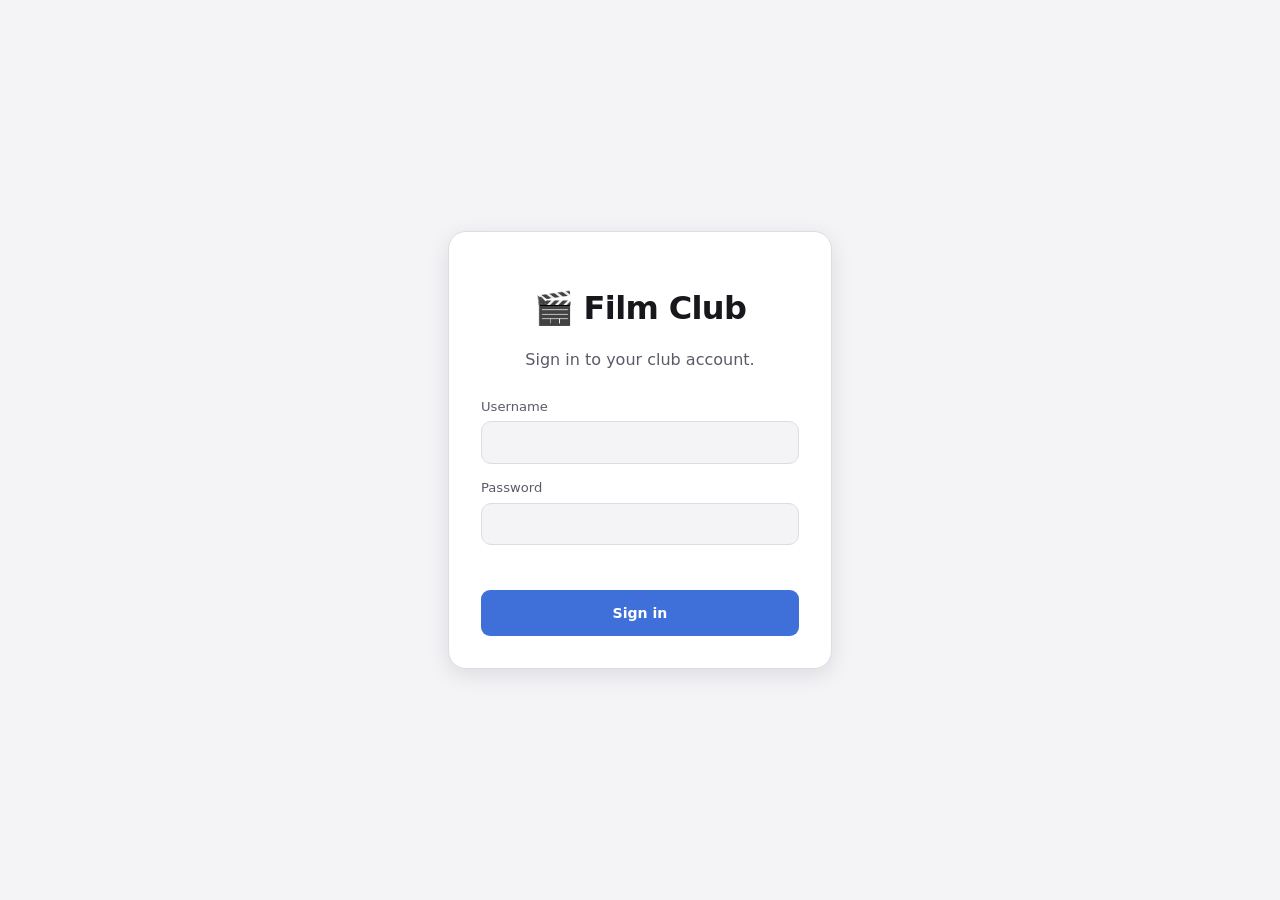
==== static/index.html @ 7b8b56e4 "Add dark, light, and auto visual modes Members can now pick Dark, Light, or Auto (follow the OS) fro" ====
<!doctype html>
<html lang="en">
<head>
  <meta charset="utf-8">
  <meta name="viewport" content="width=device-width, initial-scale=1, viewport-fit=cover">
  <meta name="color-scheme" content="dark light">
  <meta name="theme-color" content="#0c0c0f">
  <title>Film Club</title>
  <!-- Resolve the theme BEFORE the stylesheet loads, so the first paint is already
       correct. Anything applied from app.js would land after paint and flash.
       The stored value is only a mirror; the account is the source of truth and
       reconciles once /api/me resolves. -->
  <script>
    (function () {
      var resolved = "dark";
      try {
        var pref = localStorage.getItem("fc_theme");
        if (pref !== "dark" && pref !== "light") {
          pref = "system";  // anything unrecognised or absent
        }
        resolved = pref === "system"
          ? (matchMedia("(prefers-color-scheme: light)").matches ? "light" : "dark")
          : pref;
      } catch (e) {
        // Storage can throw outright in some privacy modes. Degrade to the OS
        // preference rather than leaving the page unthemed.
        try {
          resolved = matchMedia("(prefers-color-scheme: light)").matches ? "light" : "dark";
        } catch (e2) { /* keep the dark default */ }
      }
      document.documentElement.setAttribute("data-theme", resolved);
      // Duplicates one pair of hex values from styles.css because this runs
      // before the stylesheet is guaranteed applied; app.js reads the real
      // token from CSS thereafter, so these two can never drift far.
      var meta = document.querySelector('meta[name="theme-color"]');
      if (meta) meta.setAttribute("content", resolved === "light" ? "#f7f7f9" : "#0c0c0f");
    })();
  </script>
  <link rel="stylesheet" href="/static/styles.css?v=70">
  <link rel="icon" href="data:image/svg+xml,%3Csvg xmlns='http://www.w3.org/2000/svg' viewBox='0 0 100 100'%3E%3Ctext y='.9em' font-size='90'%3E%F0%9F%8E%AC%3C/text%3E%3C/svg%3E">
</head>
<body>
  <div id="app"><div class="boot">Loading…</div></div>
  <div id="modal-root"></div>
  <div id="toast-root"></div>
  <script src="/static/app.js?v=73"></script>
</body>
</html>
---- static/styles.css ----
/* Film Club Tracker — poster-forward, minimal chrome. Dark or light.
 *
 * THEMING CONTRACT
 * ----------------
 * Everything between the two theme sentinels below is the palette. Outside that
 * range there must be NO colour literals at all — every rule references a
 * token, so a theme is just a flat list of variable overrides. The audit in
 * AGENTS.md greps for exactly that and expects zero hits.
 *
 * Derived tokens sit in their own block and are built with color-mix() against
 * the base hues. Custom properties are substituted at computed-value time, so a
 * derived token automatically follows whichever theme block won — there is no
 * second copy of the tints to keep in sync.
 */

/* Structural values that never vary by theme. */
:root {
  --radius: 12px;
  --maxw: 1240px;
  font-synthesis: none;
}

/* THEME:BEGIN — colour literals are allowed only inside this range. */

/* Brand colours. Inside the sentinels because they are colour definitions, but
   deliberately declared once for every theme: a brand colour that shifted with
   the UI theme would stop reading as "this is the Plex action". */
:root {
  --brand-plex: #e5a00d;
  --on-brand-plex: #1a1204;
}

/* Dark is the default: an install with no stored preference and no OS signal
   lands here, matching the app's original look exactly. */
:root,
html[data-theme="dark"] {
  color-scheme: dark;

  --bg: #0c0c0f;
  --bg-raise: #16161b;
  --bg-raise-2: #1d1d24;
  --surface-sunk: #23232c;      /* poster wells, search rows */
  --line: #26262e;

  --text: #ececf1;
  --text-dim: #9a9aa6;
  --text-faint: #63636e;

  --accent: #5b8def;
  --good: #4cc38a;
  --warn: #e5a13a;
  --bad: #e5484d;
  --star: #f2c14e;
  --star-empty: #3a3a44;

  /* Same hue as a fill, but used as TEXT on the page background. Identical to
     the base in dark; light must darken them to stay legible (see that block). */
  --accent-text: var(--accent);
  --good-text: var(--good);
  --warn-text: var(--warn);
  --bad-text: var(--bad);

  /* Ink painted ON a saturated chip. Because the chip supplies its own
     background, these mostly do not flip between themes. */
  --on-accent: #08080b;
  --on-warn: #1a1204;
  --on-bad: #ffffff;
  --on-member-color: #0c0c0f;
  --on-overlay: #ffffff;

  /* Sits over poster artwork, so it stays dark in both themes — the images
     underneath are arbitrary and need a dark plate for contrast. */
  --overlay-fill: rgba(0,0,0,.68);
  --overlay-fill-soft: rgba(0,0,0,.22);
  --overlay-plate: rgba(12,12,15,.72);
  --modal-backdrop: rgba(0,0,0,.6);

  --shadow: 0 8px 30px rgba(0,0,0,.4);
  --shadow-sm: 0 1px 4px rgba(0,0,0,.45);
  --shadow-md: 0 1px 5px rgba(0,0,0,.5);

  /* Which direction a hover moves a saturated fill. Replaces filter:brightness,
     which only ever brightens and so washes out on a light theme. */
  --hover-mix: #ffffff;

  --grad-poster: linear-gradient(150deg, #21212a, #14141a);
  --grad-poster-alt: linear-gradient(160deg, #232330, #16161d);
  --grad-skeleton: linear-gradient(100deg, #16161d 30%, #1d1d26 50%, #16161d 70%);

  /* Backdrop imagery is dimmed before text is laid over it. */
  --backdrop-opacity-hero: .35;
  --backdrop-opacity-tw: .55;
  --avatar-seen-filter: brightness(.62);
  --avatar-unknown-filter: brightness(.58);
  /* How hard a low-confidence row is de-emphasised. Halving opacity reads fine
     over a dark card but washes a mid-lightness member colour off a white one. */
  --lowconf-opacity: .5;
}

/* html[data-theme] (0,1,1) deliberately outranks :root (0,1,0) so this block
   wins regardless of source order. Values are tuned in Stage 4. */
html[data-theme="light"] {
  color-scheme: light;

  --bg: #0c0c0f;
  --bg-raise: #16161b;
  --bg-raise-2: #1d1d24;
  /* Elevation inverts: the page is a soft off-white and cards lift to pure
     white, with -2 as the pressed/selected step (darker, not lighter). */
  --bg: #f4f4f7;
  --bg-raise: #ffffff;
  --bg-raise-2: #e9e9f0;
  --surface-sunk: #e2e2ea;
  --line: #dcdce4;

  --text: #17171c;
  --text-dim: #5b5b68;
  --text-faint: #6e6e7b;

  /* Hues are deepened just enough to hold their own against white while
     staying recognisably the same palette. */
  --accent: #3f6fd8;
  --good: #1f9d63;
  --warn: #d3900f;
  --bad: #d3373d;
  --star: #dfa41a;
  --star-empty: #d2d2db;

  /* As TEXT on the page these need far more contrast than as a fill: the dark
     original amber sits at roughly 2:1 on white, which is unreadable. */
  --accent-text: #2b58b4;
  --good-text: #157a4c;
  --warn-text: #8a5b05;
  --bad-text: #b52a30;

  /* White ink on the saturated fills now reads better than the dark ink dark
     mode uses — except amber, which is light enough to keep dark ink. */
  --on-accent: #ffffff;
  --on-warn: #1a1204;
  --on-bad: #ffffff;
  --on-member-color: #0c0c0f;
  --on-overlay: #ffffff;

  /* Unchanged: these are plates over arbitrary poster artwork, so they stay
     dark with light ink regardless of the page theme. */
  --overlay-fill: rgba(0,0,0,.68);
  --overlay-fill-soft: rgba(0,0,0,.22);
  --overlay-plate: rgba(12,12,15,.72);
  --modal-backdrop: rgba(0,0,0,.35);

  /* Far softer: heavy black shadows look like grime on a light page, so the
     borders from --line do most of the separation work instead. */
  --shadow: 0 6px 22px rgba(15,15,25,.10);
  --shadow-sm: 0 1px 3px rgba(15,15,25,.14);
  --shadow-md: 0 1px 5px rgba(15,15,25,.16);

  /* Hover DARKENS here, where dark mode lightens. */
  --hover-mix: #000000;

  --grad-poster: linear-gradient(150deg, #e7e7ee, #d6d6e0);
  --grad-poster-alt: linear-gradient(160deg, #ebebf2, #dcdce6);
  --grad-skeleton: linear-gradient(100deg, #e7e7ee 30%, #f3f3f7 50%, #e7e7ee 70%);

  /* Backdrops are dimmed harder so near-black text stays legible over them. */
  --backdrop-opacity-hero: .16;
  --backdrop-opacity-tw: .20;
  /* Brightness would blow these out on white, so de-emphasis is desaturation. */
  --avatar-seen-filter: saturate(.5);
  --avatar-unknown-filter: saturate(.35);
  --lowconf-opacity: .72;
}

/* THEME:END */

/* Derived from the active theme's base hues. color-mix(X n%, transparent) is
   premultiplied, so it resolves to exactly rgba(X, n/100) — swapping a literal
   for its token here is a byte-identical change, not an approximation. */
:root {
  --accent-soft: color-mix(in srgb, var(--accent) 12%, transparent);
  --accent-soft-strong: color-mix(in srgb, var(--accent) 16%, transparent);
  --accent-border: color-mix(in srgb, var(--accent) 35%, transparent);
  --accent-border-strong: color-mix(in srgb, var(--accent) 60%, transparent);

  --good-soft: color-mix(in srgb, var(--good) 12%, transparent);
  --good-border: color-mix(in srgb, var(--good) 35%, transparent);
  --warn-soft: color-mix(in srgb, var(--warn) 12%, transparent);
  --warn-border: color-mix(in srgb, var(--warn) 40%, transparent);
  --bad-soft: color-mix(in srgb, var(--bad) 12%, transparent);

  /* Focus/attention rings. */
  --ring-good: 0 0 0 3px color-mix(in srgb, var(--good) 10%, transparent);
  --ring-warn: 0 0 0 3px color-mix(in srgb, var(--warn) 10%, transparent);

  /* A hairline of the text colour — lightens on dark, darkens on light. */
  --overlay-hairline: color-mix(in srgb, var(--text) 8%, transparent);
  --overlay-hairline-strong: color-mix(in srgb, var(--text) 18%, transparent);

  /* Scrims follow --bg, so gradients over backdrops never drift from the page. */
  --scrim-strong: color-mix(in srgb, var(--bg) 96%, transparent);
  --scrim-mid: color-mix(in srgb, var(--bg) 55%, transparent);
  --scrim-soft: color-mix(in srgb, var(--bg) 30%, transparent);

  /* Translucent chrome bars, derived so they can never drift from --bg the way
     the old hardcoded #0d0d10 did. */
  --appbar-bg: color-mix(in srgb, var(--bg) 82%, transparent);
  --appbar-bg-solid: color-mix(in srgb, var(--bg) 96%, transparent);
  --navbar-bg: color-mix(in srgb, var(--bg) 90%, transparent);
}

* { box-sizing: border-box; }

html, body {
  margin: 0;
  background: var(--bg);
  color: var(--text);
  font-family: -apple-system, BlinkMacSystemFont, "Segoe UI", Roboto, Inter, system-ui, sans-serif;
  -webkit-font-smoothing: antialiased;
  line-height: 1.45;
}

a { color: var(--accent-text); text-decoration: none; }
a:hover { text-decoration: underline; }
button { font: inherit; cursor: pointer; }

.boot { display: grid; place-items: center; height: 100vh; color: var(--text-dim); }

/* ---------- layout / header ---------- */
.appbar {
  position: sticky; top: 0; z-index: 40;
  background: var(--appbar-bg);
  backdrop-filter: saturate(140%) blur(12px);
  border-bottom: 1px solid var(--line);
}
.appbar-inner {
  max-width: var(--maxw); margin: 0 auto; padding: .7rem 1.1rem;
  display: flex; align-items: center; gap: 1.4rem;
}
.brand { font-weight: 700; letter-spacing: -.02em; font-size: 1.05rem; display: flex; gap: .5rem; align-items: center; }
.brand .dot { color: var(--accent-text); }
.nav { display: flex; gap: .2rem; margin-left: .5rem; }
.nav a {
  color: var(--text-dim); padding: .4rem .7rem; border-radius: 8px; font-size: .92rem;
  font-weight: 500; text-decoration: none;
}
.nav a { position: relative; }
.nav a:hover { color: var(--text); background: var(--bg-raise); }
.nav a.active { color: var(--text); background: var(--bg-raise-2); }
.nav-ico { display: none; }
.nav-ico svg { width: 24px; height: 24px; display: block; }
.appbar .spacer { flex: 1; }

/* nav reminder badge (unmarked/unrated counts). Amber = an incomplete task to
   finish, kept distinct from red (which is reserved for destructive/unavailable). */
.nav-badge {
  display: inline-grid; place-items: center; min-width: 17px; height: 17px;
  padding: 0 4px; margin-left: .35rem; border-radius: 9px;
  background: var(--warn); color: var(--on-warn); font-size: .64rem; font-weight: 800;
  line-height: 1; font-variant-numeric: tabular-nums;
}

/* user menu (avatar dropdown: profile + sign out) */
.me { position: relative; display: flex; align-items: center; font-size: .9rem; color: var(--text-dim); }
.me-btn {
  display: inline-flex; align-items: center; gap: .5rem;
  background: none; border: 1px solid transparent; border-radius: 8px;
  padding: .25rem .45rem; color: var(--text-dim); font-size: .9rem;
}
.me-btn:hover { border-color: var(--line); color: var(--text); }
.me-caret { font-size: .58rem; color: var(--text-faint); }
.me-menu {
  position: absolute; top: calc(100% + .4rem); right: 0; z-index: 60;
  min-width: 168px; padding: .3rem;
  background: var(--bg-raise); border: 1px solid var(--line);
  border-radius: 10px; box-shadow: var(--shadow);
  display: flex; flex-direction: column; gap: .1rem;
}
.me-menu[hidden] { display: none; }
.me-menu-item {
  display: block; width: 100%; text-align: left;
  background: none; border: none; text-decoration: none; cursor: pointer;
  color: var(--text-dim); font-size: .88rem; padding: .5rem .6rem; border-radius: 7px;
}
.me-menu-item:hover { background: var(--bg-raise-2); color: var(--text); text-decoration: none; }

/* profile page */
.profile-hero { display: flex; align-items: center; gap: 1rem; margin-bottom: 1.25rem; }
.profile-hero .avatar.xl { width: 68px; height: 68px; font-size: 1.4rem; }
.profile-hero-copy { min-width: 0; }
.profile-hero h1 { margin: 0; font-size: 2rem; letter-spacing: -.03em; }
.profile-eyebrow { color: var(--accent-text); font-size: .7rem; font-weight: 700; letter-spacing: .12em; text-transform: uppercase; }
.profile-public { margin-left: auto; }
.profile-sub { color: var(--text-faint); font-size: .82rem; }
.profile-kpis { display: grid; grid-template-columns: repeat(4, 1fr); border-block: 1px solid var(--line); margin-bottom: 1.25rem; }
.profile-kpis > div { display: flex; flex-direction: column; padding: 1rem 1.2rem; border-right: 1px solid var(--line); }
.profile-kpis > div:first-child { padding-left: 0; }
.profile-kpis > div:last-child { border-right: none; }
.profile-kpis strong { font-size: 1.55rem; letter-spacing: -.02em; }
.profile-kpis span { color: var(--text-dim); font-size: .78rem; }
.profile-sync { display: inline-flex; align-items: center; gap: .55rem; width: fit-content; max-width: 100%; padding: .5rem .7rem; margin: 1.15rem 0 0; border: 1px solid color-mix(in srgb, var(--warn) 28%, transparent); border-radius: 9px; background: color-mix(in srgb, var(--warn) 4.5%, transparent); }
.profile-sync.connected { border-color: var(--good-border); background: color-mix(in srgb, var(--good) 6%, transparent); }
.profile-sync-dot { width: 7px; height: 7px; flex: 0 0 auto; border-radius: 50%; background: var(--warn); box-shadow: var(--ring-warn); }
.profile-sync.connected .profile-sync-dot { background: var(--good); box-shadow: var(--ring-good); }
.profile-sync > div { display: flex; align-items: baseline; gap: .45rem; flex: 0 1 auto; min-width: 0; flex-wrap: wrap; }
.profile-sync strong { font-size: .8rem; white-space: nowrap; }
.profile-sync-link { flex: 0 0 auto; color: var(--text-dim); font-size: .76rem; }
.profile-sync-link:hover { color: var(--accent-text); }
.profile-sync-switch { position: relative; display: inline-flex; flex: 0 0 auto; cursor: pointer; }
.profile-sync-switch input { position: absolute; width: 1px; height: 1px; opacity: 0; }
.profile-sync-switch > span { display: block; width: 30px; height: 18px; padding: 2px; border-radius: 999px; background: var(--bg-raise-2); border: 1px solid var(--line); transition: background .15s, border-color .15s; }
.profile-sync-switch > span::after { content: ""; display: block; width: 12px; height: 12px; border-radius: 50%; background: var(--text-faint); transition: transform .15s, background .15s; }
.profile-sync-switch input:checked + span { background: color-mix(in srgb, var(--good) 22%, transparent); border-color: var(--good); }
.profile-sync-switch input:checked + span::after { transform: translateX(12px); background: var(--good); }
.profile-sync-switch input:focus-visible + span { outline: 2px solid var(--accent); outline-offset: 2px; }
.profile-sync-switch input:disabled + span { opacity: .55; cursor: wait; }
.profile-grid { display: grid; grid-template-columns: minmax(280px,.8fr) minmax(0,1.2fr); gap: 2rem; align-items: start; }
.profile-section { min-width: 0; }
.profile-section + .profile-section { border-left: 1px solid var(--line); padding-left: 2rem; }
.section-heading { margin-bottom: 1.1rem; }
.section-heading h2 { margin: 0; font-size: 1.05rem; }
.section-heading p { margin: .15rem 0 0; color: var(--text-dim); font-size: .84rem; }
.profile-field { display: flex; flex-direction: column; gap: .4rem; }
.profile-label { font-size: .78rem; text-transform: uppercase; letter-spacing: .04em; color: var(--text-faint); }
.profile-hint { font-size: .8rem; color: var(--text-dim); }
.profile-actions { margin-top: 1.1rem; display: flex; gap: .6rem; align-items: center; flex-wrap: wrap; }
.profile-activity { display: grid; grid-template-columns: repeat(2, minmax(0,1fr)); gap: 1.4rem; }
.profile-activity h3 { color: var(--text-faint); font-size: .72rem; letter-spacing: .06em; text-transform: uppercase; margin: 0 0 .25rem; }

/* ---------- public member profile ---------- */
.pf-head { display: flex; align-items: center; gap: 1rem; margin-bottom: 1.4rem; }
.pf-head h1 { margin: 0; font-size: 1.7rem; letter-spacing: -.02em; }
.pf-sub { color: var(--text-dim); font-size: .9rem; margin-top: .15rem; }
.pf-h-count { color: var(--text-faint); font-weight: 400; font-size: .85rem; margin-left: .2rem; }
.pf-film { display: flex; gap: .7rem; align-items: center; padding: .5rem 0; border-bottom: 1px solid var(--line); text-decoration: none; color: inherit; }
.pf-film:last-child { border-bottom: none; }
.pf-film:hover { text-decoration: none; }
.pf-film:hover .pf-film-title { color: var(--accent-text); }
.pf-poster { flex: 0 0 auto; width: 34px; height: 51px; border-radius: 5px; overflow: hidden; background: var(--grad-poster); }
.pf-poster img { width: 100%; height: 100%; object-fit: cover; display: block; }
.pf-film-body { min-width: 0; display: flex; flex-direction: column; gap: .15rem; }
.pf-film-title { font-size: .9rem; font-weight: 600; }
.pf-film-title .yr { color: var(--text-faint); font-size: .8rem; font-weight: 400; }
.pf-film-sub { font-size: .78rem; color: var(--text-dim); display: flex; align-items: center; gap: .35rem; flex-wrap: wrap; }
.pf-film-sub .stars svg { width: 13px; height: 13px; }
.pf-film-metadata { color: var(--text-faint); font-size: .72rem; display: flex; align-items: center; gap: .45rem; flex-wrap: wrap; }
.pf-film-metadata .rt-scores { gap: .35rem; }
.pf-score { color: var(--star); }
.pf-rate { color: var(--star); }
.pf-note { font-size: .8rem; color: var(--text-dim); }
.pf-status { font-size: .64rem; font-weight: 700; text-transform: uppercase; letter-spacing: .03em; padding: .1rem .35rem; border-radius: 4px; }
.pf-status.watched { color: var(--good-text); background: var(--good-soft); }
.pf-status.sched { color: var(--accent-text); background: var(--accent-soft); }
.pf-status.backlog { color: var(--text-dim); background: var(--bg-raise-2); }

/* clickable member chips → profile */
.member-link { text-decoration: none; color: inherit; cursor: pointer; }
.member-link:hover { text-decoration: none; color: var(--accent-text); }
.member-link.plain { color: inherit; }
.member-link.plain:hover { color: var(--accent-text); }
.member-link.inline { display: inline-flex; align-items: center; gap: .4rem; vertical-align: middle; }
.member-link.inline .who { min-width: 0; }
.rr-avatar { display: inline-flex; }

main { max-width: var(--maxw); margin: 0 auto; padding: 1.4rem 1.1rem 4rem; }
/* Available to assistive tech and the document outline, but not on screen. */
.sr-only {
  position: absolute; width: 1px; height: 1px; margin: -1px; padding: 0;
  overflow: hidden; clip: rect(0 0 0 0); clip-path: inset(50%); white-space: nowrap; border: 0;
}

/* ---------- avatars ---------- */
.avatar {
  width: 26px; height: 26px; border-radius: 50%; flex: 0 0 auto;
  display: inline-grid; place-items: center; font-size: .72rem; font-weight: 700;
  color: var(--on-member-color); background: var(--text-faint); overflow: hidden;
  border: 0; object-fit: cover;
}
.avatar.sm { width: 20px; height: 20px; font-size: .62rem; }
.avatar.lg { width: 34px; height: 34px; font-size: .85rem; }
.avatar.xl { width: 56px; height: 56px; font-size: 1.25rem; }
.avatar img { width: 100%; height: 100%; object-fit: cover; }

/* ---------- page header / controls ---------- */
.page-head { display: flex; align-items: baseline; gap: 1rem; flex-wrap: wrap; margin-bottom: 1.2rem; }
.page-head h1 { font-size: 1.5rem; margin: 0; letter-spacing: -.02em; }
.page-head .count { color: var(--text-faint); font-size: .95rem; }
.controls { display: flex; gap: .6rem; align-items: center; flex-wrap: wrap; margin-left: auto; }
.controls label { color: var(--text-dim); font-size: .85rem; display: inline-flex; align-items: center; gap: .35rem; }
select, .btn {
  background: var(--bg-raise); color: var(--text); border: 1px solid var(--line);
  border-radius: 9px; padding: .45rem .7rem; font-size: .88rem;
}
select:hover, .btn:hover { border-color: var(--text-faint); }
.ctl-search {
  background: var(--bg-raise); color: var(--text); border: 1px solid var(--line);
  border-radius: 9px; padding: .45rem .7rem; font-size: .88rem; width: 160px;
}
.ctl-search::placeholder { color: var(--text-faint); }
.ctl-search:hover { border-color: var(--text-faint); }
.ctl-search:focus { outline: none; border-color: var(--accent); }
.btn-link { background: none; border: none; color: var(--accent-text); cursor: pointer; font: inherit; padding: 0; text-decoration: underline; }
.btn-link:hover { color: color-mix(in srgb, var(--accent) 88%, var(--hover-mix)); }
.btn-primary { background: var(--accent); color: var(--on-accent); border-color: transparent; font-weight: 600; }
.btn-primary:hover { background: color-mix(in srgb, var(--accent) 90%, var(--hover-mix)); border-color: transparent; }
.btn-danger { background: var(--bad); color: var(--on-bad); border-color: transparent; font-weight: 600; }
.btn-danger:hover { background: color-mix(in srgb, var(--bad) 90%, var(--hover-mix)); border-color: transparent; }
.toggle-pill { display: inline-flex; align-items: center; gap: .45rem; cursor: pointer; user-select: none; }
.toggle-pill input { accent-color: var(--accent); }

/* ---------- backlog toolbar (search + add primary; filters secondary) ---------- */
.backlog-head { align-items: center; }
.backlog-head .ph-title { display: flex; align-items: baseline; gap: .7rem; }
.toolbar { display: flex; gap: .55rem; align-items: center; flex-wrap: wrap; margin-left: auto; }
.toolbar .ctl-search.grow { width: 220px; }
.add-short { display: none; }

/* filterbar: an inline control group on desktop, a popover panel on mobile */
.filterbar { position: relative; }
.filterbar-toggle { display: none; align-items: center; gap: .4rem; user-select: none; }
.filterbar-toggle svg { width: 15px; height: 15px; }
.filterbar-toggle.has-active { border-color: var(--warn); color: var(--text); }
.filterbar-toggle.has-active::after { content: ""; width: 6px; height: 6px; border-radius: 50%; background: var(--warn); }
.filterbar-body { display: flex; gap: .55rem; align-items: center; flex-wrap: wrap; }
/* On desktop the selects state their own meaning ("Most seconded", "All
   suggesters"), so the "Sort"/"By" prefixes are noise. The mobile filter panel
   re-shows them, where labelled rows do earn their space. */
.filterbar-body .ctl-label { display: none; }

/* active-filter chips */
.active-filters { display: flex; align-items: center; gap: .5rem; flex-wrap: wrap; margin: 0 0 1rem; }
.af-label { color: var(--text-faint); font-size: .82rem; }
.filter-chip {
  display: inline-flex; align-items: center; gap: .4rem;
  background: var(--accent-soft); border: 1px solid var(--accent-border);
  color: var(--text); border-radius: 999px; padding: .22rem .3rem .22rem .6rem; font-size: .82rem;
}
.filter-chip:hover { border-color: var(--accent); }
.filter-chip .fc-x { display: inline-grid; place-items: center; width: 16px; height: 16px; border-radius: 50%; background: var(--overlay-hairline); color: var(--text-dim); font-size: .82rem; line-height: 1; }
.filter-chip:hover .fc-x { color: var(--text); }

/* ---------- poster grid ---------- */
.grid { display: grid; gap: 1.4rem 1.15rem; grid-template-columns: repeat(auto-fill, minmax(168px, 1fr)); }
#backlog-results .grid { row-gap: 1.65rem; }
.card { display: flex; flex-direction: column; gap: .55rem; min-width: 0; }
.card[data-cov-mode="backlog"] { gap: .38rem; }
.poster-wrap {
  position: relative; aspect-ratio: 2/3; border-radius: var(--radius); overflow: hidden;
  background: var(--grad-poster);
  cursor: pointer; transition: transform .12s ease;
}
.poster-wrap:hover { transform: translateY(-2px); }
.poster-wrap img { width: 100%; height: 100%; object-fit: cover; display: block; }
.poster-fallback {
  position: absolute; inset: 0; display: flex; align-items: center; justify-content: center;
  background: var(--grad-poster-alt);
}
.poster-fallback .pf-glyph { font-size: 1.7rem; opacity: .3; filter: grayscale(1); }
.badges { position: absolute; z-index: 2; top: .5rem; left: .5rem; right: .5rem; display: flex; justify-content: space-between; gap: .3rem; pointer-events: none; }
.badge {
  font-size: .68rem; font-weight: 600; padding: .2rem .45rem; border-radius: 6px;
  background: var(--overlay-fill); color: var(--on-overlay); backdrop-filter: blur(4px); pointer-events: auto;
}
.badge.lib { background: color-mix(in srgb, var(--warn) 92%, transparent); color: var(--on-warn); }
.badge.rating { display: inline-flex; align-items: center; gap: .2rem; }
.star-ico { color: var(--star); }
/* watched: club average (left) vs your rating (right, blue-accented) vs a calm Rate invite */
.badge.club-rating { display: inline-flex; align-items: center; gap: .2rem; }
.badge.you-rating { display: inline-flex; align-items: center; gap: .25rem; border: 1px solid var(--accent-border-strong); }
.badge.rate-prompt { background: var(--accent); color: var(--on-accent); font-weight: 700; }

/* Seerr-style corner status icon: on-server (green check) / requested (blue clock) */
.status-icon {
  position: absolute; z-index: 3; top: .5rem; right: .5rem;
  width: 20px; height: 20px; border-radius: 50%;
  display: grid; place-items: center;
  box-shadow: var(--shadow-sm); border: 1.25px solid color-mix(in srgb, var(--on-overlay) 85%, transparent);
}
.status-icon svg { width: 12px; height: 12px; display: block; }
.status-icon.on-server { background: var(--good); }
.status-icon.requested { background: var(--accent); }

/* Clamp to two lines and always reserve that height so cards with a 1-line and
   a 2-line title stay aligned across a grid row (submitter/coverage/buttons below
   line up regardless of title length). */
/* One line across every grid, so rows of cards line up and a long title can't
   push the meta below it out of step with its neighbours. The name truncates;
   the year is pinned so it survives the ellipsis. Full text is in the tooltip. */
.card-title {
  font-size: .95rem; font-weight: 600; line-height: 1.25;
  display: flex; align-items: baseline; gap: .35rem;
  min-height: 1.25em; overflow: hidden; white-space: nowrap;
}
.card-title .ct-name { overflow: hidden; text-overflow: ellipsis; min-width: 0; }
.card-title .yr { color: var(--text-faint); font-weight: 400; flex: 0 0 auto; }
.backlog-card-details { display: flex; flex-direction: column; gap: .42rem; min-width: 0; }
.backlog-card-meta { display: flex; align-items: center; justify-content: space-between; gap: .6rem; min-width: 0; }
.backlog-card-meta .card-meta { flex: 1 1 auto; }
.backlog-card-meta .cov-summary { flex: 0 0 auto; }
.backlog-card-meta .cov-sum { min-height: 20px; font-size: .76rem; }
.rt-scores { display: inline-flex; align-items: center; gap: .45rem; font-variant-numeric: tabular-nums; }
.rt-score { display: inline-flex; align-items: center; gap: .16rem; white-space: nowrap; color: var(--text-dim); }
.rt-scores.hero, .rt-scores.detail-rt { margin: 0 0 .8rem; font-size: .84rem; }
.rt-scores.hero .rt-score, .rt-scores.detail-rt .rt-score { padding: .2rem .5rem; border: 1px solid var(--overlay-hairline); border-radius: 999px; background: var(--overlay-fill-soft); color: var(--on-overlay); }
.card-meta { font-size: .8rem; color: var(--text-dim); display: flex; align-items: center; gap: .4rem; min-width: 0; }
.card-meta .who { overflow: hidden; text-overflow: ellipsis; white-space: nowrap; }
.suggester-person { display: inline-flex; align-items: center; gap: .4rem; min-width: 0; }
.suggester-person .who { min-width: 0; }
.accent-bar { height: 3px; border-radius: 2px; width: 100%; }

/* ---------- coverage row ---------- */
.coverage { display: flex; flex-direction: column; gap: .45rem; }
.coverage-line { font-size: .82rem; color: var(--text-dim); }
.coverage-line b { color: var(--text); font-weight: 700; }
.cov-avatars { display: flex; flex-wrap: wrap; gap: .25rem; align-items: center; }
.cov-member { display: inline-flex; border-radius: 50%; }
.cov-avatars .avatar { width: 22px; height: 22px; font-size: .6rem; }
.avatar.unseen { box-shadow: none; }
.avatar.seen { opacity: .58; filter: var(--avatar-seen-filter); }
.avatar.unknown { opacity: .5; filter: var(--avatar-unknown-filter); color: var(--on-member-color); }
.elig-tag { font-size: .7rem; font-weight: 700; padding: .12rem .4rem; border-radius: 5px; letter-spacing: .02em; text-transform: uppercase; }
.elig-eligible { color: var(--good-text); background: var(--good-soft); }
.elig-ineligible { color: var(--bad-text); background: var(--bad-soft); }
.elig-unconfirmed { color: var(--warn-text); background: var(--warn-soft); }

/* compact backlog seen tally; the full member breakdown lives on movie detail */
.cov-sum { display: flex; align-items: center; gap: .5rem; min-height: 22px; font-size: .8rem; color: var(--text-dim); min-width: 0; }
.cov-sum-label { overflow: hidden; text-overflow: ellipsis; white-space: nowrap; }
.cov-sum-label b { color: var(--text); font-weight: 700; }

/* seen / not-seen segmented control (backlog + this-week cards) */
.card-actions { display: flex; gap: .5rem; }
.card[data-cov-mode="backlog"] .card-actions { margin-top: .05rem; }
.seen-seg { display: flex; gap: .4rem; width: 100%; }

/* --- voting: compact "+1" upvote chip ---
   Kept off the seen/not-seen row: overlaid on the poster in grid view, and to
   the LEFT of the (right-anchored) seen buttons in list view — so those buttons
   never move whether or not a film shows a chip. */
.pv {
  display: inline-flex; align-items: center; justify-content: center; gap: .3rem;
  border: 1px solid var(--line); background: var(--bg-raise); color: var(--text-dim);
  border-radius: 999px; line-height: 1; cursor: pointer;
  font-weight: 700; font-variant-numeric: tabular-nums;
  transition: background .1s, color .1s, border-color .1s;
}
.pv:hover { color: var(--text); border-color: var(--accent); }
.pv.voted { background: var(--accent-soft-strong); border-color: var(--accent); color: var(--accent-text); }
.pv.pv-static { cursor: default; }
.pv.pv-static:hover { color: var(--text-dim); border-color: var(--line); }
.pv-lbl { font-size: .8rem; }
.pv-count { font-size: .78rem; color: var(--text-faint); }
.pv.voted .pv-count { color: inherit; }

/* grid: a circular badge on the poster, bottom-right */
.pv-card {
  position: absolute; z-index: 3; right: .5rem; bottom: .5rem;
  width: 30px; height: 30px; padding: 0; gap: 0; border-radius: 50%;
  background: var(--overlay-plate); color: var(--on-overlay);
  border-color: var(--overlay-hairline-strong);
  -webkit-backdrop-filter: blur(4px); backdrop-filter: blur(4px);
  box-shadow: var(--shadow-md);
}
.pv-card:hover { color: var(--on-overlay); border-color: var(--accent); }
.pv-card.voted { background: var(--accent); border-color: var(--accent); color: var(--on-accent); }
.pv-card .pv-lbl { font-weight: 800; }

/* list: pill just left of the seen/not-seen buttons */
.pv-list { padding: 0 .6rem; height: 32px; }

/* detail: chip + a short caption, since the page has room */
.detail-vote { display: flex; align-items: center; gap: .6rem; margin: .55rem 0 .9rem; flex-wrap: wrap; }
.pv-detail { padding: .4rem .7rem; }
.vote-caption { font-size: .84rem; color: var(--text-faint); }

/* --- "needs your attention" markers + card highlight --- */
.attn-marker {
  position: absolute; z-index: 3; top: .5rem;
  font-size: .64rem; font-weight: 800; letter-spacing: .02em;
  padding: .2rem .42rem; border-radius: 6px;
  background: var(--warn); color: var(--on-warn); box-shadow: var(--shadow-md);
}
.attn-seen { left: .5rem; }
.attn-rate { right: .5rem; }
/* Unmarked-by-you cue: quiet, semantic amber on the answer control itself
   (not a poster-covering pill) so you know exactly what to do. Kept faint so a
   grid of unanswered cards reads as a gentle prompt, not a wall of warnings. */
.card.needs-me .seen-seg .seg { border-color: color-mix(in srgb, var(--warn) 30%, transparent); }
.list-row.needs-me { border-left: 3px solid var(--warn); }
.seen-seg .seg {
  flex: 1 1 0; min-width: 0; height: 34px; padding: 0 .5rem;
  border-radius: 8px; border: 1px solid var(--line); background: var(--bg-raise);
  color: var(--text-dim); font-size: .8rem; font-weight: 600; white-space: nowrap;
  cursor: pointer; transition: background .1s, color .1s, border-color .1s;
}
.seen-seg .seg:hover { color: var(--text); border-color: var(--text-faint); }
/* Your answer gets colour-filled; the inactive one stays muted. Both answers use
   the same accent: "seen" and "not seen" are two sides of one question, not a
   good/bad pair, so giving them different hues only added noise to the grid. */
.seen-seg[data-state="seen"] .seg[data-set="seen"],
.seen-seg[data-state="notseen"] .seg[data-set="notseen"] {
  background: var(--accent-soft-strong); border-color: var(--accent); color: var(--accent-text);
}

/* this-week discussion date chip */
.discuss-date { margin-left: auto; font-size: .74rem; color: var(--text-dim); white-space: nowrap; }

/* movie-page action buttons */
.detail-actions { display: flex; gap: .5rem; flex-wrap: wrap; justify-content: flex-end; }
.detail-actions .btn { flex: 0 0 auto; cursor: pointer; }
.detail-pick:hover { color: var(--text); border-color: var(--good); }
.detail-archive:hover { color: var(--text); border-color: var(--good); }
/* movie detail top bar: back link + admin delete */
.detail-topbar { display: flex; align-items: center; justify-content: space-between; gap: 1rem; margin-bottom: 1rem; }
.detail-topbar .back-link { margin-bottom: 0; }
.detail-del { flex: 0 0 auto; color: var(--text-dim); cursor: pointer; }
.detail-del:hover { color: var(--bad-text); border-color: var(--bad); }
.detail-unwatch { flex: 0 0 auto; color: var(--text-dim); cursor: pointer; }
.detail-unwatch:hover { color: var(--text); border-color: var(--accent); }

/* ---------- grid / list view toggle ---------- */
.view-toggle { display: inline-flex; border: 1px solid var(--line); border-radius: 9px; overflow: hidden; background: var(--bg-raise); }
.vt-btn { display: inline-grid; place-items: center; width: 36px; height: 33px; border: none; background: none; color: var(--text-faint); cursor: pointer; }
.vt-btn:hover { color: var(--text-dim); }
.vt-btn.active { background: var(--bg-raise-2); color: var(--accent-text); }
.vt-btn + .vt-btn { border-left: 1px solid var(--line); }
.vt-btn svg { width: 17px; height: 17px; display: block; }

/* ---------- visual mode switcher (app-bar menu + profile) ---------- */
.theme-toggle { display: inline-flex; border: 1px solid var(--line); border-radius: 9px; overflow: hidden; background: var(--bg-raise); }
.theme-btn {
  display: inline-flex; align-items: center; justify-content: center; gap: .32rem;
  flex: 1 1 0; padding: .38rem .5rem; border: none; background: none;
  color: var(--text-faint); cursor: pointer; font: inherit; font-size: .74rem; font-weight: 600;
}
.theme-btn:hover { color: var(--text-dim); }
.theme-btn.active { background: var(--bg-raise-2); color: var(--accent-text); }
.theme-btn + .theme-btn { border-left: 1px solid var(--line); }
.theme-btn svg { width: 14px; height: 14px; display: block; flex: 0 0 auto; }
/* In the app-bar menu it spans the full width and is fenced off from the links. */
.me-menu-theme { display: flex; width: 100%; margin-bottom: .3rem; padding-bottom: 0; }
.me-menu-theme + .me-menu-item { border-top: 1px solid var(--line); padding-top: .5rem; }
.profile-theme { align-self: flex-start; }

/* ---------- list view (backlog + watched) ---------- */
.list { display: flex; flex-direction: column; gap: .55rem; }
.list-row {
  display: flex; flex-direction: row; align-items: center; gap: 1rem;
  background: var(--bg-raise); border: 1px solid var(--line);
  border-radius: 12px; padding: .6rem .8rem; cursor: pointer;
  transition: border-color .12s ease, background .12s ease;
}
.list-row:hover { border-color: var(--text-faint); background: var(--bg-raise-2); }
.lr-poster {
  position: relative; flex: 0 0 auto; width: 48px; aspect-ratio: 2/3;
  border-radius: 6px; overflow: hidden;
  background: var(--grad-poster);
}
.lr-poster img { width: 100%; height: 100%; object-fit: cover; display: block; }
.lr-poster .poster-fallback .pf-glyph { font-size: 1rem; }
.lr-poster .status-icon { top: 3px; right: 3px; width: 15px; height: 15px; border-width: 1px; }
.lr-poster .status-icon svg { width: 9px; height: 9px; }

.lr-content { flex: 1 1 auto; min-width: 0; display: flex; align-items: center; gap: 1rem; }
.lr-body { flex: 1 1 auto; min-width: 0; display: flex; flex-direction: column; gap: .25rem; }
.lr-title { font-weight: 600; font-size: 1.08rem; line-height: 1.22; }
.list-row[data-cov-mode="backlog"] .lr-title { display: -webkit-box; -webkit-line-clamp: 2; -webkit-box-orient: vertical; overflow: hidden; }
.lr-title .yr { color: var(--text-faint); font-weight: 400; }
.lr-meta { display: flex; align-items: center; gap: .45rem; font-size: .8rem; color: var(--text-dim); flex-wrap: wrap; }
.lr-meta .who { overflow: hidden; text-overflow: ellipsis; white-space: nowrap; max-width: 12ch; }
.lr-cov { display: flex; align-items: center; gap: .6rem; flex-wrap: wrap; font-size: .8rem; color: var(--text-dim); }
.lr-cov .coverage-line b { color: var(--text); }
.lr-cov .cov-avatars { gap: .2rem; }
.lr-cov .cov-avatars .avatar { width: 20px; height: 20px; font-size: .55rem; }

.lr-actions { flex: 0 0 auto; display: flex; align-items: center; gap: .5rem; }
.lr-actions .seen-seg { width: auto; }
.lr-actions .seg { min-width: 88px; height: 32px; }

.lr-trailing { flex: 0 0 auto; display: flex; flex-direction: column; align-items: flex-end; gap: .25rem; text-align: right; }
.lr-rating { display: inline-flex; align-items: center; gap: .35rem; }
.lr-rating .stars svg { width: 14px; height: 14px; }
.lr-rating-num { color: var(--star); font-weight: 700; font-variant-numeric: tabular-nums; }
.lr-unrated { color: var(--text-faint); font-size: .8rem; }
.lr-rated { font-size: .74rem; }
.lr-you { font-size: .8rem; color: var(--text-dim); display: inline-flex; align-items: center; gap: .25rem; }
.lr-you .star-ico { color: var(--star); }
.lr-you.lr-rate { color: var(--accent-text); font-weight: 600; }
.rated-count { margin-left: auto; color: var(--text-faint); font-size: .78rem; white-space: nowrap; }
.lr-meta .rated-count { margin-left: 0; }

/* ---------- empty / loading ---------- */
.empty { text-align: center; color: var(--text-faint); padding: 4rem 1rem; }
.skeleton-grid .sk { aspect-ratio: 2/3; border-radius: var(--radius); background: var(--grad-skeleton); background-size: 200% 100%; animation: sh 1.2s infinite; }
@keyframes sh { to { background-position: -200% 0; } }

/* ---------- modal ---------- */
.modal-backdrop { position: fixed; inset: 0; background: var(--modal-backdrop); backdrop-filter: blur(3px); z-index: 100; display: grid; place-items: start center; padding: 6vh 1rem; overflow-y: auto; }
.modal { background: var(--bg-raise); border: 1px solid var(--line); border-radius: 16px; width: min(560px, 100%); box-shadow: var(--shadow); overflow: hidden; }
.modal-head { display: flex; align-items: center; gap: 1rem; padding: 1rem 1.1rem; border-bottom: 1px solid var(--line); }
.modal-head h2 { margin: 0; font-size: 1.05rem; }
.modal-close { margin-left: auto; background: none; border: none; color: var(--text-dim); font-size: 1.3rem; line-height: 1; }
.modal-body { padding: 1.1rem; }
.search-input { width: 100%; background: var(--bg); border: 1px solid var(--line); color: var(--text); border-radius: 10px; padding: .7rem .8rem; font-size: 1rem; }
.search-input:focus { outline: none; border-color: var(--accent); }
.search-modal { width: min(680px, 100%); }
.search-results { margin-top: .8rem; display: flex; flex-direction: column; gap: .35rem; max-height: 62vh; overflow-y: auto; }
.sr-item { border-radius: 10px; border: 1px solid transparent; overflow: hidden; }
.sr-item:hover, .sr-item.expanded { background: var(--bg-raise-2); }
.sr-item.expanded { border-color: var(--line); }
.sr-summary { display: flex; gap: .7rem; align-items: center; width: 100%; border: 0; padding: .5rem; background: transparent; color: inherit; text-align: left; cursor: pointer; }
.sr-summary:focus-visible { outline: 2px solid var(--accent); outline-offset: -2px; }
.sr-poster { width: 44px; height: 66px; border-radius: 6px; object-fit: cover; background: var(--surface-sunk); flex: 0 0 auto; }
.sr-info { display: block; min-width: 0; flex: 1; }
.sr-title, .sr-sub { display: block; }
.sr-title { font-weight: 600; font-size: .95rem; }
.sr-year { color: var(--text-faint); }
.sr-sub { color: var(--text-dim); font-size: .82rem; overflow: hidden; text-overflow: ellipsis; white-space: nowrap; }
.sr-chevron { color: var(--text-faint); font-size: 1.2rem; transition: transform .15s ease; }
.sr-item.expanded .sr-chevron { transform: rotate(180deg); }
.sr-preview { border-top: 1px solid var(--line); padding: .9rem 1rem 1rem; }
.sr-preview-status { color: var(--text-dim); font-size: .85rem; padding: .35rem 0; }
.sr-preview-status.error { color: var(--bad-text); }
.sr-preview-facts { color: var(--text-dim); font-size: .85rem; }
.sr-preview .genre-chips { margin: .65rem 0; }
.sr-overview { margin: .65rem 0 0; color: var(--text); font-size: .9rem; line-height: 1.45; }
.sr-overview.muted { color: var(--text-faint); }
.sr-preview-actions { display: flex; justify-content: flex-end; margin-top: .9rem; }
.sr-add:disabled { opacity: .65; cursor: wait; }

/* ---------- movie detail ---------- */
.detail-hero { position: relative; border-radius: 16px; overflow: hidden; margin-bottom: 1.4rem; min-height: 260px; background: var(--bg-raise); }
.detail-hero .backdrop { position: absolute; inset: 0; object-fit: cover; width: 100%; height: 100%; opacity: .35; }
.detail-hero .scrim { position: absolute; inset: 0; background: linear-gradient(90deg, var(--scrim-strong) 30%, color-mix(in srgb, var(--bg) 50%, transparent)); }
.detail-inner { position: relative; display: flex; gap: 1.6rem; padding: 1.6rem; }
.detail-poster { position: relative; width: 180px; flex: 0 0 auto; border-radius: 12px; overflow: hidden; aspect-ratio: 2/3; background: var(--bg-raise-2); box-shadow: var(--shadow); }
.detail-poster img { width: 100%; height: 100%; object-fit: cover; }
.detail-main h1 { margin: 0 0 .3rem; font-size: 1.9rem; letter-spacing: -.02em; }
.detail-main { min-width: 0; }
.detail-eyebrow { color: var(--accent-text); font-size: .7rem; font-weight: 700; letter-spacing: .13em; text-transform: uppercase; margin-bottom: .35rem; }
.detail-facts { color: var(--text-dim); font-size: .9rem; display: flex; flex-wrap: wrap; gap: .3rem .9rem; margin-bottom: .8rem; }
.genre-chips { display: flex; gap: .4rem; flex-wrap: wrap; margin: .5rem 0 .9rem; }
.chip { font-size: .74rem; background: var(--bg-raise-2); border: 1px solid var(--line); color: var(--text-dim); padding: .18rem .5rem; border-radius: 999px; }
.overview { color: var(--text); max-width: 60ch; font-size: .95rem; }
.back-link { display: inline-block; margin-bottom: 1rem; color: var(--text-dim); font-size: .9rem; }

.detail-cols { display: grid; grid-template-columns: 1.3fr 1fr; gap: 1.6rem; align-items: start; }
.panel { background: var(--bg-raise); border: 1px solid var(--line); border-radius: 14px; padding: 1.1rem 1.2rem; }
.detail-body { display: grid; grid-template-columns: minmax(0,1.35fr) minmax(260px,.75fr); gap: 2rem; align-items: start; padding: .35rem .25rem 0; }
.dp-col { min-width: 0; }
.dp-col + .dp-col { border-left: 1px solid var(--line); padding-left: 2rem; }
.dp-col > h3 { margin: 0 0 .7rem; font-size: 1.05rem; }
.detail-overflow { position: relative; }
.icon-btn { display: inline-grid; place-items: center; width: 38px; height: 36px; padding: 0; }
.icon-btn svg { width: 19px; height: 19px; }
.detail-menu { position: absolute; right: 0; top: calc(100% + .4rem); z-index: 30; width: max-content; min-width: 210px; padding: .3rem; border: 1px solid var(--line); border-radius: 10px; background: var(--bg-raise); box-shadow: var(--shadow); }
.detail-menu[hidden] { display: none; }
.detail-menu-item { display: block; width: 100%; padding: .55rem .65rem; border: 0; border-radius: 7px; background: none; color: var(--text-dim); text-align: left; font-size: .86rem; }
.detail-menu-item:hover { color: var(--text); background: var(--bg-raise-2); }
.detail-menu-item.danger:hover { color: var(--bad-text); }
.detail-plex { margin-top: .35rem; }
.coverage-group { margin: .85rem 0; }
.coverage-group .rating-group-label { border: 0; padding: 0; margin: 0 0 .4rem; }
.coverage-people { display: grid; grid-template-columns: repeat(2, minmax(0,1fr)); gap: .35rem .55rem; }
.coverage-person { display: flex; align-items: center; gap: .45rem; min-width: 0; padding: .35rem .4rem; border-radius: 8px; color: var(--text-dim); font-size: .83rem; text-decoration: none; }
.coverage-person:hover { background: var(--bg-raise); color: var(--text); text-decoration: none; }
.coverage-person > span:last-child { overflow: hidden; text-overflow: ellipsis; white-space: nowrap; }

/* ---------- This week: single-film hero ---------- */
.tw-hero { position: relative; border-radius: 18px; overflow: hidden; margin-bottom: 1.4rem; background: var(--bg-raise); box-shadow: var(--shadow); }
.tw-backdrop { position: absolute; inset: 0; width: 100%; height: 100%; object-fit: cover; object-position: center 20%; opacity: .55; }
.tw-scrim { position: absolute; inset: 0; background:
  linear-gradient(90deg, color-mix(in srgb, var(--bg) 97%, transparent) 32%, var(--scrim-mid) 68%, var(--scrim-soft)),
  linear-gradient(0deg, color-mix(in srgb, var(--bg) 92%, transparent), color-mix(in srgb, var(--bg) 5%, transparent) 55%); }
.tw-hero-inner { position: relative; display: flex; gap: 2.4rem; padding: 2.4rem; align-items: stretch; min-height: min(600px, calc(100vh - 220px)); }
.tw-poster { position: relative; flex: 0 0 auto; align-self: flex-start; height: min(600px, calc(100vh - 220px)); width: auto; aspect-ratio: 2/3; border-radius: 14px; overflow: hidden; background: var(--bg-raise-2); box-shadow: var(--shadow); cursor: pointer; transition: transform .12s ease; }
.tw-poster:hover { transform: translateY(-3px); }
.tw-poster img { width: 100%; height: 100%; object-fit: cover; display: block; }
.tw-main { flex: 1 1 auto; min-width: 0; display: flex; flex-direction: column; }
.tw-eyebrow { text-transform: uppercase; letter-spacing: .16em; font-size: .72rem; font-weight: 700; color: var(--accent-text); margin-bottom: .55rem; }
.tw-main h1 { margin: 0 0 .5rem; font-size: 2.4rem; line-height: 1.08; letter-spacing: -.02em; }
.tw-facts { color: var(--text-dim); font-size: .92rem; margin-bottom: .85rem; }
.tw-date-wrap { position: relative; display: inline-block; margin-bottom: 1rem; }
.tw-date {
  display: inline-flex; align-items: center; gap: .35rem;
  background: color-mix(in srgb, var(--accent) 15%, transparent); border: 1px solid color-mix(in srgb, var(--accent) 40%, transparent);
  color: var(--text); font-size: .85rem; font-family: inherit;
  padding: .35rem .75rem; border-radius: 999px; cursor: pointer;
  transition: background .1s, border-color .1s;
}
.tw-date:hover { background: color-mix(in srgb, var(--accent) 26%, transparent); border-color: color-mix(in srgb, var(--accent) 65%, transparent); }
.tw-date b { color: var(--accent-text); }
.tw-date-caret { color: var(--text-dim); font-size: .68rem; }
/* the native date input is hidden but anchors the picker popup under the pill */
.tw-date-input { position: absolute; left: 12px; bottom: 0; width: 1px; height: 1px; opacity: 0; border: 0; padding: 0; pointer-events: none; }
.tw-synopsis { color: var(--text); max-width: 68ch; font-size: .98rem; margin: .2rem 0 0; }
.tw-actions { margin-top: 1.3rem; }
.tw-plex-btn { display: inline-flex; align-items: center; gap: .45rem; background: var(--brand-plex); color: var(--on-brand-plex); font-weight: 700; font-size: .9rem; padding: .6rem 1.15rem; border-radius: 10px; box-shadow: var(--shadow); }
.tw-plex-btn:hover { background: color-mix(in srgb, var(--brand-plex) 92%, var(--hover-mix)); }

/* bottom of the hero: suggester + who's-watched avatars, then your control */
.tw-hero-foot { display: flex; align-items: center; justify-content: space-between; gap: 1rem 1.5rem; flex-wrap: wrap; margin-top: auto; padding-top: 1.7rem; }
.tw-suggester { display: flex; align-items: center; gap: .45rem; color: var(--text-dim); font-size: .85rem; }
.tw-watchers { display: flex; align-items: center; gap: .7rem; }
.tw-watchers-label { color: var(--text-dim); font-size: .82rem; white-space: nowrap; }
.tw-watchers-label b { color: var(--text); }
.tw-you-bar { display: flex; align-items: center; gap: .8rem 1rem; flex-wrap: wrap; margin-top: 1.1rem; padding-top: 1.1rem; border-top: 1px solid var(--overlay-hairline); }
.tw-you-label { color: var(--text-dim); font-size: .85rem; }
.tw-you-bar .seen-seg { width: auto; flex: 0 1 auto; }
.tw-you-bar .seg { min-width: 116px; }
.tw-rate-link { margin-left: auto; color: var(--accent-text); font-weight: 600; font-size: .88rem; white-space: nowrap; }
.tw-rate-link:hover { text-decoration: underline; }

.tw-empty { text-align: center; padding: 4.5rem 1rem; color: var(--text-dim); }
.tw-empty-emoji { font-size: 3rem; margin-bottom: .4rem; }
.tw-empty h2 { margin: .3rem 0 .4rem; color: var(--text); font-size: 1.4rem; }
.panel h3 { margin: 0 0 .9rem; font-size: .95rem; letter-spacing: .01em; }
.means-row { display: flex; gap: 1.4rem; margin-bottom: 1rem; flex-wrap: wrap; }
.mean-stat .n { font-size: 1.5rem; font-weight: 700; }
.mean-stat .l { font-size: .76rem; color: var(--text-dim); text-transform: uppercase; letter-spacing: .03em; }
.rating-group-label { font-size: .72rem; text-transform: uppercase; letter-spacing: .04em; color: var(--text-faint); margin: .9rem 0 .5rem; border-top: 1px solid var(--line); padding-top: .7rem; }
.rating-row { display: flex; gap: .7rem; align-items: flex-start; padding: .55rem 0; }
.rating-row .rr-body { min-width: 0; flex: 1; }
.rating-row .rr-head { display: flex; align-items: center; gap: .5rem; }
.rating-row .rr-name { font-weight: 600; font-size: .9rem; }
.rating-row .rr-score { margin-left: auto; font-variant-numeric: tabular-nums; color: var(--star); font-weight: 700; }
.rating-row .rr-tag { font-size: .66rem; color: var(--text-faint); border: 1px solid var(--line); border-radius: 5px; padding: 0 .3rem; }
.rating-row .rr-note { color: var(--text-dim); font-size: .86rem; margin-top: .15rem; }

/* stars */
.stars { display: inline-flex; gap: 1px; }
.stars svg { width: 15px; height: 15px; }
.stars .s-fill { fill: var(--star); }
.stars .s-empty { fill: var(--star-empty); }
.star-input { display: flex; align-items: center; gap: .6rem; margin: .4rem 0 1rem; }
.star-slot { display: inline-flex; }
.star-input .star-slot svg { width: 30px; height: 30px; cursor: pointer; }
.star-input .val { font-weight: 700; color: var(--star); font-variant-numeric: tabular-nums; min-width: 2.2ch; }
.rate-note { width: 100%; background: var(--bg); border: 1px solid var(--line); color: var(--text); border-radius: 10px; padding: .55rem .7rem; font-size: .9rem; resize: vertical; min-height: 2.4rem; }
.rate-controls { display: flex; align-items: center; gap: 1rem; margin: .7rem 0; flex-wrap: wrap; }

/* ---------- stats ---------- */
.stats-lead { display: grid; grid-template-columns: repeat(2, minmax(0,1fr)); gap: 1.3rem; margin-bottom: 1.3rem; }
.stats-more { display: flex; flex-direction: column; gap: .65rem; }
.stats-disclosure { border-block: 1px solid var(--line); }
.stats-disclosure + .stats-disclosure { border-top: 0; }
.stats-disclosure summary { display: flex; align-items: center; gap: 1rem; padding: 1rem .15rem; cursor: pointer; list-style: none; }
.stats-disclosure summary::-webkit-details-marker { display: none; }
.stats-disclosure summary > span:first-child { display: flex; flex: 1; flex-direction: column; }
.stats-disclosure summary strong { font-size: .95rem; }
.stats-disclosure summary small { color: var(--text-dim); font-size: .8rem; font-weight: 400; }
.disclosure-plus { color: var(--text-faint); font-size: 1.35rem; transition: transform .15s ease; }
.stats-disclosure[open] .disclosure-plus { transform: rotate(45deg); }
.stats-disclosure-body { display: grid; grid-template-columns: repeat(2, minmax(0,1fr)); gap: 1.3rem; padding: .25rem 0 1.3rem; }
.stats-disclosure-body .wide { grid-column: 1 / -1; }
.stats-grid { display: grid; gap: 1.3rem; grid-template-columns: repeat(auto-fit, minmax(320px, 1fr)); }
.stat-card { background: var(--bg-raise); border: 1px solid var(--line); border-radius: 14px; padding: 1.1rem 1.2rem; min-width: 0; }
.stat-card.wide { grid-column: 1 / -1; }
.stat-card h3 { margin: 0 0 .2rem; font-size: 1rem; }
.stat-card .sub { color: var(--text-faint); font-size: .82rem; margin-bottom: .9rem; }
.kpi-row { display: flex; gap: 1.6rem; flex-wrap: wrap; }
.kpi .n { font-size: 1.8rem; font-weight: 700; letter-spacing: -.02em; }
.kpi .l { color: var(--text-dim); font-size: .82rem; }
.lowconf { opacity: var(--lowconf-opacity); }
.lowconf-tag { font-size: .64rem; color: var(--warn-text); border: 1px solid var(--warn-border); border-radius: 5px; padding: 0 .3rem; margin-left: .4rem; text-transform: uppercase; letter-spacing: .03em; vertical-align: middle; }
.stat-table { width: 100%; border-collapse: collapse; font-size: .86rem; }
.stat-table th { text-align: left; color: var(--text-faint); font-weight: 500; font-size: .76rem; text-transform: uppercase; letter-spacing: .03em; padding: .35rem .5rem; border-bottom: 1px solid var(--line); }
.stat-table td { padding: .45rem .5rem; border-bottom: 1px solid var(--line); vertical-align: middle; }
.stat-table tr:last-child td { border-bottom: none; }
.stat-table .num { text-align: right; font-variant-numeric: tabular-nums; }
.member-cell { display: flex; align-items: center; gap: .5rem; }
.bar-track { background: var(--bg-raise-2); border-radius: 4px; height: 8px; overflow: hidden; min-width: 60px; }
.bar-fill { height: 100%; border-radius: 4px; }
.hbar-row { display: grid; grid-template-columns: 130px 1fr 40px; align-items: center; gap: .6rem; margin: .35rem 0; font-size: .84rem; }
.hbar-row .lbl { color: var(--text-dim); overflow: hidden; text-overflow: ellipsis; white-space: nowrap; }
.hbar-row .num { text-align: right; color: var(--text-dim); font-variant-numeric: tabular-nums; }

.matrix { border-collapse: collapse; font-size: .8rem; }
.matrix td, .matrix th { width: 42px; height: 42px; text-align: center; border: 1px solid var(--bg); }
.matrix th { color: var(--text-dim); font-weight: 500; }
.matrix .diag { background: var(--bg-raise-2); color: var(--text-faint); }
.matrix .supp { color: var(--text-faint); background: var(--bg); }
.matrix .cellv { font-variant-numeric: tabular-nums; font-weight: 600; }
.matrix .ov { font-size: .6rem; color: var(--text-faint); display: block; }
.legend-note { font-size: .78rem; color: var(--text-faint); margin-top: .7rem; }

.divis-row { display: flex; align-items: center; gap: .7rem; padding: .4rem 0; border-bottom: 1px solid var(--line); }
.divis-row:last-child { border-bottom: none; }
.divis-poster { width: 30px; height: 45px; border-radius: 4px; object-fit: cover; background: var(--surface-sunk); flex: 0 0 auto; }
.divis-info { flex: 1; min-width: 0; }
.divis-title { font-size: .88rem; font-weight: 600; overflow: hidden; text-overflow: ellipsis; white-space: nowrap; }
.divis-meta { font-size: .74rem; color: var(--text-faint); }
.divis-val { font-variant-numeric: tabular-nums; font-weight: 700; }
.tag-split { font-size: .62rem; color: var(--accent-text); border: 1px solid color-mix(in srgb, var(--accent) 40%, transparent); border-radius: 4px; padding: 0 .3rem; }


.pos { color: var(--good-text); } .neg { color: var(--bad-text); }

/* ---------- admin ---------- */
/* The subnav is the first thing on the page now, so it carries the top spacing
   that the old title block used to provide. */
.admin-subnav { display: flex; gap: 1.5rem; margin: 0 0 1.65rem; max-width: 100%; overflow-x: auto; border-bottom: 1px solid var(--line); }
.admin-subnav-link { flex: 0 0 auto; padding: .55rem 0 .65rem; border-bottom: 2px solid transparent; color: var(--text-dim); font-size: .82rem; font-weight: 650; white-space: nowrap; }
.admin-subnav-link:hover { color: var(--text); text-decoration: none; }
.admin-subnav-link.active { color: var(--text); border-bottom-color: var(--accent); }
.admin-section { display: grid; gap: 2rem; }
.admin-card { margin: 0; padding-top: 1rem; border-top: 1px solid var(--line); }
.admin-card:first-child { padding-top: 0; border-top: 0; }
.admin-card h3 { margin-top: 0; }
.admin-empty { padding: 1.5rem; }
.admin-muted, .admin-count-note { color: var(--text-faint); font-size: .8rem; }
.admin-table td { vertical-align: middle; }
.admin-actions { display: flex; align-items: center; gap: .5rem; flex-wrap: wrap; }
.admin-actions .hint { font-size: .72rem; color: var(--good-text); }
.admin-actions select { padding: .3rem .5rem; font-size: .82rem; }
.admin-table .btn { padding: .35rem .6rem; font-size: .82rem; }
.merge-btn { border-color: color-mix(in srgb, var(--accent) 50%, transparent) !important; color: var(--text) !important; }
.merge-btn:hover { background: var(--accent) !important; color: var(--on-accent) !important; }

/* ---------- login ---------- */
.login-wrap { display: grid; place-items: center; min-height: 100vh; padding: 2rem; }
.login-card { text-align: center; max-width: 24rem; }
.login-card h1 { font-size: 2rem; letter-spacing: -.02em; margin-bottom: .3rem; }
.login-card p { color: var(--text-dim); margin-bottom: 1.6rem; }
.login-btn { display: inline-block; background: var(--accent); color: var(--on-accent); font-weight: 700; padding: .8rem 1.6rem; border-radius: 12px; }
.auth-card { width: min(390px, 100%); padding: 2rem; background: var(--bg-raise); border: 1px solid var(--line); border-radius: 18px; box-shadow: var(--shadow); }
.local-login-form { display: flex; flex-direction: column; gap: .9rem; text-align: left; }
.local-login-form label { display: flex; flex-direction: column; gap: .35rem; color: var(--text-dim); font-size: .82rem; }
.local-login-form .btn { width: 100%; padding: .75rem 1rem; }
.auth-message { min-height: 1.2em; color: var(--bad-text); font-size: .82rem; text-align: center; }
.auth-divider { display: flex; align-items: center; gap: .8rem; margin: 1.2rem 0; color: var(--text-faint); font-size: .75rem; text-transform: uppercase; }
.auth-divider::before, .auth-divider::after { content: ""; flex: 1; height: 1px; background: var(--line); }
.plex-login { width: 100%; }

/* First-run setup and reusable admin integration settings. */
.setup-wrap { min-height: 100vh; padding: 3rem 1.2rem; display: flex; justify-content: center; }
.setup-card { width: min(920px, 100%); background: var(--bg-raise); border: 1px solid var(--line); border-radius: 18px; padding: clamp(1.2rem, 4vw, 2.5rem); }
.setup-card h1 { margin: .2rem 0 .5rem; }
.setup-card > p { color: var(--text-dim); max-width: 48rem; line-height: 1.55; }
.setup-kicker { color: var(--accent-text); text-transform: uppercase; letter-spacing: .1em; font-size: .75rem; font-weight: 700; }
.setup-grid { display: grid; grid-template-columns: repeat(2, minmax(0, 1fr)); gap: 1rem 1.2rem; margin-top: 1.4rem; }
.setup-field { display: flex; flex-direction: column; gap: .35rem; }
.setup-field > span:first-child { font-size: .86rem; font-weight: 650; }
.setup-field small { color: var(--text-faint); font-weight: 400; }
.setup-hint { min-height: 2em; color: var(--text-faint); font-size: .75rem; line-height: 1.35; }
.setup-error { color: var(--bad-text); font-size: .75rem; min-height: 1em; }
.setup-field.invalid .search-input { border-color: var(--bad); }
.setup-clear { color: var(--text-dim); font-size: .75rem; font-weight: 400; }
.setup-clear input { accent-color: var(--accent); }
.setup-field input:disabled { opacity: .55; cursor: not-allowed; }
.setup-actions { display: flex; align-items: center; justify-content: flex-end; gap: 1rem; margin-top: 1.5rem; color: var(--text-dim); font-size: .85rem; }
.admin-settings { margin: 0; padding: 0; }
.settings-kicker { display: block; color: var(--accent-text); font-size: .67rem; font-weight: 750; letter-spacing: .09em; text-transform: uppercase; }
/* This used to be pulled up beside the old section heading with a negative
   margin; with that heading gone it just sits at the top of the form. */
.settings-toolbar { display: flex; justify-content: flex-end; align-items: center; gap: 1rem; margin: 0 0 1.2rem; }
.settings-services { display: grid; grid-template-columns: repeat(2, minmax(0,1fr)); column-gap: 2rem; }
.settings-service { min-width: 0; padding: 1.15rem 0 1.35rem; border-top: 1px solid var(--line); }
.settings-service-head { display: flex; justify-content: space-between; align-items: center; gap: 1rem; margin-bottom: .8rem; }
.settings-service-head h3 { margin: 0; font-size: 1rem; }
.settings-service-optional { grid-column: 1 / -1; }
.settings-service-optional summary { display: flex; justify-content: space-between; align-items: center; gap: 1rem; cursor: pointer; list-style: none; font-size: 1rem; font-weight: 700; }
.settings-service-optional summary::-webkit-details-marker { display: none; }
.settings-service-optional summary > span::before { content: "+"; display: inline-block; width: 1.2rem; color: var(--accent-text); font-weight: 500; }
.settings-service-optional[open] summary > span::before { content: "−"; }
.settings-service-optional summary small { margin-left: .35rem; color: var(--text-faint); font-size: .67rem; font-weight: 500; }
.service-state { display: inline-flex; align-items: center; gap: .4rem; flex: 0 0 auto; color: var(--text-faint); font-size: .68rem; white-space: nowrap; }
.service-state::before { content: ""; width: 6px; height: 6px; border-radius: 50%; background: currentColor; }
.service-state.ok { color: var(--good-text); }
.service-state.error { color: var(--bad-text); }
.service-state.testing { color: var(--accent-text); }
.service-state.skipped { color: var(--text-dim); }
.service-state.idle:empty { display: none; }
.settings-fields { display: grid; grid-template-columns: repeat(2, minmax(0,1fr)); gap: .9rem 1rem; }
.settings-service-optional .settings-fields { padding: 1rem 0 .25rem 1.2rem; }
.settings-service[data-service="app_url"] .settings-fields,
.settings-service[data-service="tmdb"] .settings-fields { grid-template-columns: 1fr; }
.admin-settings .setup-field { gap: .3rem; }
.admin-settings .setup-field > span:first-child { font-size: .8rem; }
.setting-locked { margin-left: .25rem; color: var(--text-faint); font-size: .55rem; }
.settings-service .setup-error:empty { display: none; }
.service-test-detail { margin: .65rem 0 0; color: var(--text-faint); font-size: .72rem; }
.service-test-detail:empty { display: none; }
.settings-footer { display: flex; align-items: center; justify-content: space-between; gap: 1rem; padding: 1.1rem 0 0; border-top: 1px solid var(--line); }
.settings-message { color: var(--text-dim); font-size: .8rem; }
.settings-message.success { color: var(--good-text); }
.settings-message.error { color: var(--bad-text); }
.settings-message.working { color: var(--accent-text); }
.settings-message.changed { color: var(--warn-text); }
.settings-buttons { display: flex; gap: .65rem; flex-wrap: wrap; justify-content: flex-end; }
.settings-buttons .btn { padding: .55rem .85rem; }
.admin-invites, .admin-backups { margin: 0; }
.backup-actions { display: flex; gap: .7rem; flex-wrap: wrap; margin-top: 1rem; }
.backup-note { color: var(--text-faint); font-size: .76rem; line-height: 1.45; margin-top: .75rem; }
.invite-create { display: grid; grid-template-columns: minmax(180px, 1fr) auto auto; gap: .75rem; align-items: end; margin: 1rem 0; }
.invite-create label { color: var(--text-dim); font-size: .78rem; }
.invite-create label .search-input { width: 74px; margin: 0 .25rem; }
.invite-list { border-top: 1px solid var(--line); }
.invite-row { display: flex; justify-content: space-between; align-items: center; gap: 1rem; padding: .75rem 0; border-bottom: 1px solid var(--line); }
.invite-row > div { min-width: 0; display: flex; flex-direction: column; }
.invite-row strong { font-size: .88rem; overflow-wrap: anywhere; }
.invite-row span, .identity-label { color: var(--text-faint); font-size: .72rem; font-weight: 400; text-transform: capitalize; }
.identity-label { display: block; }
.secret-link-body { display: grid; gap: .8rem; }
.secret-link-body p { margin: 0; color: var(--text-dim); }
.restore-form { display: grid; gap: 1rem; }
.restore-form > p, .restore-complete p { margin: 0; color: var(--text-dim); line-height: 1.5; }
.restore-form label { display: grid; gap: .4rem; color: var(--text-dim); font-size: .82rem; }
.restore-form input[type="file"] { padding: .65rem; }
.restore-warning { color: var(--bad-text); font-size: .8rem; }
.restore-form .setup-actions { margin-top: .25rem; }
.restore-form #restore-message { color: var(--bad-text); }
.restore-complete { display: grid; gap: 1rem; }
.restore-complete h2 { margin: 0; }
.restore-complete .btn { justify-self: start; }

@media (max-width: 680px) {
  .setup-grid { grid-template-columns: 1fr; }
  .setup-actions { align-items: stretch; flex-direction: column; }
  .settings-toolbar { align-items: stretch; flex-direction: column; margin: 0 0 1rem; }
  .settings-services, .settings-fields { grid-template-columns: 1fr; }
  .settings-service-optional { grid-column: auto; }
  .settings-service-optional .settings-fields { padding-left: 0; }
  .settings-footer { align-items: stretch; flex-direction: column; }
  .settings-buttons { display: grid; grid-template-columns: 1fr; }
  .invite-create { grid-template-columns: 1fr; }
  .invite-create label { display: flex; align-items: center; justify-content: space-between; }
  .admin-subnav { width: 100%; }
}

/* ---------- toast ---------- */
#toast-root { position: fixed; bottom: 1.2rem; left: 50%; transform: translateX(-50%); z-index: 200; display: flex; flex-direction: column; gap: .5rem; align-items: center; }
.toast { background: var(--bg-raise-2); border: 1px solid var(--line); color: var(--text); padding: .6rem 1rem; border-radius: 10px; font-size: .88rem; box-shadow: var(--shadow); animation: rise .2s ease; }
.toast.err { border-color: var(--bad); }
@keyframes rise { from { opacity: 0; transform: translateY(8px); } }

/* ---------- responsive: tablet ---------- */
@media (max-width: 900px) {
  .detail-cols { grid-template-columns: 1fr; }
  .detail-body { grid-template-columns: 1fr; gap: 1.4rem; }
  .dp-col + .dp-col { border-left: 0; border-top: 1px solid var(--line); padding-left: 0; padding-top: 1.4rem; }
  .profile-grid { grid-template-columns: 1fr; }
  .profile-section + .profile-section { border-left: 0; border-top: 1px solid var(--line); padding-left: 0; padding-top: 1.5rem; }
  .stats-grid { grid-template-columns: 1fr; }
}

/* ---------- responsive: phone ---------- */
@media (max-width: 720px) {
  main { padding: 1.1rem .9rem 5.5rem; }

  /* --- top bar: compact, hide long username --- */
  /* drop backdrop-filter here: it would make .appbar the containing block
     for the position:fixed bottom nav, pinning it to the bar instead of the viewport */
  .appbar { background: var(--appbar-bg-solid); backdrop-filter: none; -webkit-backdrop-filter: none; }
  .appbar-inner { padding: .55rem .9rem; gap: .6rem; }
  .brand { font-size: 1rem; }
  .me { gap: .4rem; }
  .me-name { display: none; }
  .logout { font-size: .78rem; padding: .32rem .55rem; }

  /* --- primary nav becomes a fixed bottom tab bar --- */
  .nav {
    position: fixed; left: 0; right: 0; bottom: 0; z-index: 50;
    margin: 0; gap: 0;
    display: flex; justify-content: space-around; align-items: stretch;
    background: var(--navbar-bg);
    backdrop-filter: saturate(150%) blur(16px);
    -webkit-backdrop-filter: saturate(150%) blur(16px);
    border-top: 1px solid var(--line);
    padding: .3rem .25rem calc(.3rem + env(safe-area-inset-bottom, 0px));
  }
  .nav a {
    flex: 1 1 0; min-width: 0;
    display: flex; flex-direction: column; align-items: center; gap: .16rem;
    padding: .3rem .2rem; border-radius: 10px;
    font-size: .64rem; font-weight: 600; letter-spacing: .01em;
    color: var(--text-faint);
  }
  .nav a:hover { background: none; color: var(--text-dim); }
  .nav a.active { background: none; color: var(--accent-text); }
  .nav-ico { display: block; }
  .nav-ico svg { width: 22px; height: 22px; }
  .nav-label { line-height: 1; white-space: nowrap; }

  /* --- page header + controls --- */
  .page-head { margin-bottom: 1rem; }
  .page-head h1 { font-size: 1.35rem; }
  .controls { width: 100%; margin-left: 0; }
  .controls select { flex: 1 1 auto; }
  .controls label { flex: 1 1 auto; }
  .controls label select { width: 100%; }
  .controls .ctl-search { flex: 1 1 100%; width: auto; }

  /* backlog toolbar: search grows, filters collapse into a panel, compact Add */
  .backlog-head { align-items: stretch; }
  .toolbar { width: 100%; margin-left: 0; gap: .5rem; }
  .toolbar .ctl-search.grow { flex: 1 1 auto; width: auto; min-width: 0; }
  .filterbar-toggle { display: inline-flex; }
  .filterbar-body { display: none; }
  .filterbar-body.open {
    display: flex; flex-direction: column; align-items: stretch; gap: .7rem;
    position: absolute; right: 0; top: calc(100% + .45rem); z-index: 60; min-width: 230px;
    background: var(--bg-raise); border: 1px solid var(--line); border-radius: 12px;
    box-shadow: var(--shadow); padding: .8rem;
  }
  .filterbar-body.open label { display: flex; justify-content: space-between; gap: .6rem; align-items: center; }
  .filterbar-body.open label select { flex: 0 1 62%; }
  .filterbar-body.open .ctl-label { display: inline; }
  .filterbar-body.open .view-toggle { align-self: flex-start; }
  .add-full { display: none; }
  .add-short { display: inline; }

  /* --- poster grid: two even columns, calmer cards --- */
  .grid { grid-template-columns: repeat(2, 1fr); gap: 1.1rem .75rem; }
  #backlog-results .grid { row-gap: 1.35rem; }
  .card-title { font-size: .9rem; }
  .grid .pv-card { width: 34px; height: 34px; }
  .grid .card-meta { flex-wrap: wrap; row-gap: .3rem; }

  /* --- list view: stack the backlog seen-control below the body --- */
  .list-row[data-cov-mode] { align-items: flex-start; }
  .list-row[data-cov-mode] .lr-content { flex-direction: column; align-items: stretch; gap: .65rem; }
  .list-row[data-cov-mode] .lr-actions { display: flex; gap: .5rem; }
  .list-row[data-cov-mode] .lr-actions .seen-seg { width: auto; flex: 1 1 auto; }
  .list-row[data-cov-mode] .lr-actions .seg { flex: 1 1 0; min-width: 0; }

  /* nav reminder badge floats over the bottom-tab icon */
  .nav .nav-badge { position: absolute; top: .05rem; left: 50%; margin-left: 3px; }

  /* --- this-week hero: stacked --- */
  .tw-hero-inner { flex-direction: column; align-items: stretch; padding: 1.2rem; min-height: 0; gap: 1.2rem; }
  .tw-poster { width: 46%; max-width: 200px; height: auto; align-self: flex-start; }
  .tw-main h1 { font-size: 1.7rem; }
  .tw-eyebrow { font-size: .68rem; }
  .tw-synopsis { font-size: .92rem; }
  .tw-hero-foot { margin-top: 1.2rem; padding-top: 1.3rem; }
  .tw-rate-link { margin-left: 0; }
  .tw-you-bar { gap: .7rem; }
  .tw-you-bar .seen-seg { width: 100%; flex: 1 1 auto; }
  .tw-you-bar .seg { min-width: 0; }

  /* --- movie detail: stacked --- */
  .detail-inner { flex-direction: column; gap: 1.1rem; padding: 1.2rem; }
  .detail-hero .scrim { background: linear-gradient(0deg, var(--scrim-strong) 20%, var(--scrim-mid)); }
  .detail-poster { width: 42%; max-width: 150px; }
  .detail-main h1 { font-size: 1.55rem; }
  .detail-body { gap: 1.1rem; }
  .detail-actions { justify-content: flex-start; }

  /* --- profile: compact hub without nested boxes --- */
  .profile-hero { align-items: flex-start; flex-wrap: wrap; }
  .profile-hero .avatar.xl { width: 56px; height: 56px; }
  .profile-hero h1 { font-size: 1.55rem; }
  .profile-public { margin-left: 0; width: 100%; text-align: center; }
  .profile-kpis { grid-template-columns: repeat(2, 1fr); }
  .profile-kpis > div { border-bottom: 1px solid var(--line); }
  .profile-kpis > div:nth-child(2) { border-right: 0; }
  .profile-kpis > div:nth-child(3), .profile-kpis > div:nth-child(4) { border-bottom: 0; }
  .profile-kpis > div:nth-child(3) { padding-left: 0; }
  .profile-activity { grid-template-columns: 1fr; }

  /* --- stats: let wide tables / matrix scroll inside their card --- */
  .stats-lead, .stats-disclosure-body { grid-template-columns: 1fr; }
  .stats-disclosure-body .wide { grid-column: auto; }
  .stat-card { overflow-x: auto; }
  .hbar-row { grid-template-columns: 96px 1fr 34px; }

  /* --- admin tables: stack into one card per member (a sideways-scrolling
         5-column table with merge controls doesn't fit a phone) --- */
  .admin-table thead { display: none; }
  .admin-table, .admin-table tbody, .admin-table tr, .admin-table td { display: block; width: auto; }
  .admin-table tr {
    border: 1px solid var(--line); border-radius: 10px;
    background: var(--bg-raise-2); padding: .7rem .85rem; margin-bottom: .7rem;
  }
  .admin-table td { border: none; padding: .2rem 0; text-align: left; }
  .admin-table td.num { text-align: left; }
  .admin-table td[data-label]::before {
    content: attr(data-label) ": ";
    color: var(--text-faint); font-size: .82rem;
  }
  .admin-table td.admin-member-cell {
    font-weight: 600; padding-bottom: .5rem; margin-bottom: .35rem;
    border-bottom: 1px solid var(--line);
  }
  .admin-table td.admin-type-cell { padding: .1rem 0 .3rem; }
  .admin-table td.admin-actions-cell { margin-top: .5rem; }
  .admin-table .admin-actions { width: 100%; }
  .admin-table .admin-actions select { flex: 1 1 auto; min-width: 0; }

  /* --- modal fills more of the small screen --- */
  .modal-backdrop { padding: 3vh .7rem; }
  .search-results { max-height: 60vh; }
}
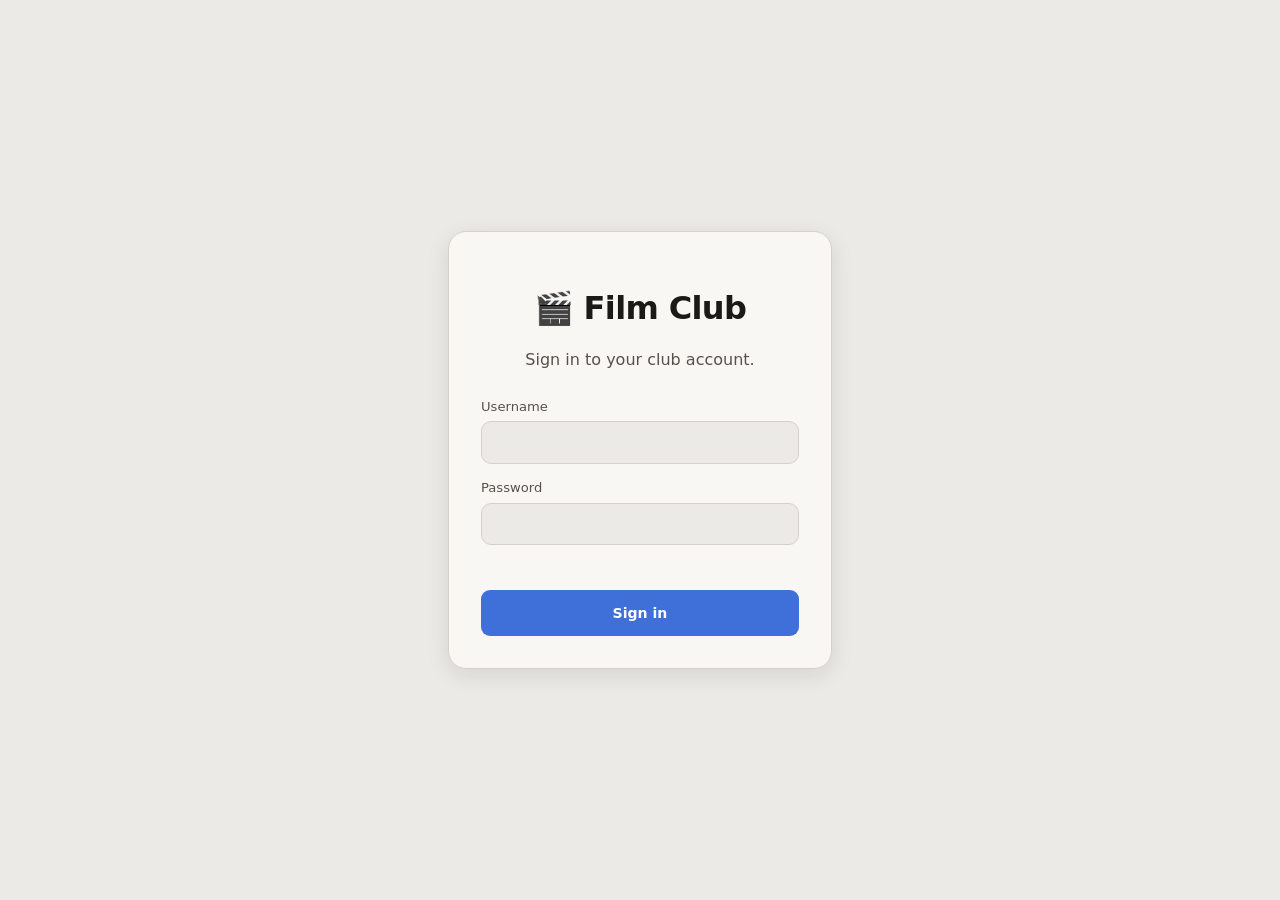
==== commit 003f7bd1: "Improve desktop movie list layout" ====
--- a/static/index.html
+++ b/static/index.html
@@ -36,13 +36,13 @@
       if (meta) meta.setAttribute("content", resolved === "light" ? "#f7f7f9" : "#0c0c0f");
     })();
   </script>
-  <link rel="stylesheet" href="/static/styles.css?v=70">
+  <link rel="stylesheet" href="/static/styles.css?v=71">
   <link rel="icon" href="data:image/svg+xml,%3Csvg xmlns='http://www.w3.org/2000/svg' viewBox='0 0 100 100'%3E%3Ctext y='.9em' font-size='90'%3E%F0%9F%8E%AC%3C/text%3E%3C/svg%3E">
 </head>
 <body>
   <div id="app"><div class="boot">Loading…</div></div>
   <div id="modal-root"></div>
   <div id="toast-root"></div>
-  <script src="/static/app.js?v=73"></script>
+  <script src="/static/app.js?v=74"></script>
 </body>
 </html>
--- a/static/styles.css
+++ b/static/styles.css
@@ -98,24 +98,26 @@
 }
 
 /* html[data-theme] (0,1,1) deliberately outranks :root (0,1,0) so this block
-   wins regardless of source order. Values are tuned in Stage 4. */
+   wins regardless of source order. */
 html[data-theme="light"] {
   color-scheme: light;
 
-  --bg: #0c0c0f;
-  --bg-raise: #16161b;
-  --bg-raise-2: #1d1d24;
-  /* Elevation inverts: the page is a soft off-white and cards lift to pure
-     white, with -2 as the pressed/selected step (darker, not lighter). */
-  --bg: #f4f4f7;
-  --bg-raise: #ffffff;
-  --bg-raise-2: #e9e9f0;
-  --surface-sunk: #e2e2ea;
-  --line: #dcdce4;
-
-  --text: #17171c;
-  --text-dim: #5b5b68;
-  --text-faint: #6e6e7b;
+  /* Elevation inverts: the page is a warm grey and surfaces lift toward a soft
+     off-white, with -2 as the pressed/selected step (darker, not lighter).
+     Deliberately NOT pure white on near-white — that glares, and it flattens
+     the card edges into the page. The faint warmth keeps it from reading
+     clinical next to the poster art. */
+  --bg: #eceae6;
+  --bg-raise: #f8f7f4;
+  --bg-raise-2: #e0ded8;
+  --surface-sunk: #dcd9d2;
+  --line: #d6d2ca;
+
+  /* Warm-neutral to match the page, and darkened to hold AA against it: a
+     dimmer background lowers contrast for dark text, not raises it. */
+  --text: #1b1a17;
+  --text-dim: #56524b;
+  --text-faint: #696459;
 
   /* Hues are deepened just enough to hold their own against white while
      staying recognisably the same palette. */
@@ -129,7 +131,7 @@
   /* As TEXT on the page these need far more contrast than as a fill: the dark
      original amber sits at roughly 2:1 on white, which is unreadable. */
   --accent-text: #2b58b4;
-  --good-text: #157a4c;
+  --good-text: #116b42;
   --warn-text: #8a5b05;
   --bad-text: #b52a30;
 
@@ -641,7 +643,7 @@
 .profile-theme { align-self: flex-start; }
 
 /* ---------- list view (backlog + watched) ---------- */
-.list { display: flex; flex-direction: column; gap: .55rem; }
+.list { display: flex; flex-direction: column; gap: .55rem; width: 100%; max-width: 1240px; margin-inline: auto; }
 .list-row {
   display: flex; flex-direction: row; align-items: center; gap: 1rem;
   background: var(--bg-raise); border: 1px solid var(--line);
@@ -659,7 +661,7 @@
 .lr-poster .status-icon { top: 3px; right: 3px; width: 15px; height: 15px; border-width: 1px; }
 .lr-poster .status-icon svg { width: 9px; height: 9px; }
 
-.lr-content { flex: 1 1 auto; min-width: 0; display: flex; align-items: center; gap: 1rem; }
+.lr-content { flex: 1 1 auto; min-width: 0; display: grid; grid-template-columns: minmax(240px,1fr) minmax(150px,220px) auto; align-items: center; gap: clamp(1rem,2.5vw,2.5rem); }
 .lr-body { flex: 1 1 auto; min-width: 0; display: flex; flex-direction: column; gap: .25rem; }
 .lr-title { font-weight: 600; font-size: 1.08rem; line-height: 1.22; }
 .list-row[data-cov-mode="backlog"] .lr-title { display: -webkit-box; -webkit-line-clamp: 2; -webkit-box-orient: vertical; overflow: hidden; }
@@ -670,6 +672,7 @@
 .lr-cov .coverage-line b { color: var(--text); }
 .lr-cov .cov-avatars { gap: .2rem; }
 .lr-cov .cov-avatars .avatar { width: 20px; height: 20px; font-size: .55rem; }
+.lr-secondary { min-width: 0; display: flex; flex-direction: column; gap: .2rem; color: var(--text-dim); font-size: .8rem; }
 
 .lr-actions { flex: 0 0 auto; display: flex; align-items: center; gap: .5rem; }
 .lr-actions .seen-seg { width: auto; }
@@ -1116,8 +1119,10 @@
   .grid .card-meta { flex-wrap: wrap; row-gap: .3rem; }
 
   /* --- list view: stack the backlog seen-control below the body --- */
+  .list { max-width: none; }
+  .list-row .lr-content { display: flex; flex-direction: column; align-items: stretch; gap: .55rem; }
+  .list-row .lr-secondary { flex-direction: row; flex-wrap: wrap; gap: .25rem .7rem; }
   .list-row[data-cov-mode] { align-items: flex-start; }
-  .list-row[data-cov-mode] .lr-content { flex-direction: column; align-items: stretch; gap: .65rem; }
   .list-row[data-cov-mode] .lr-actions { display: flex; gap: .5rem; }
   .list-row[data-cov-mode] .lr-actions .seen-seg { width: auto; flex: 1 1 auto; }
   .list-row[data-cov-mode] .lr-actions .seg { flex: 1 1 0; min-width: 0; }
